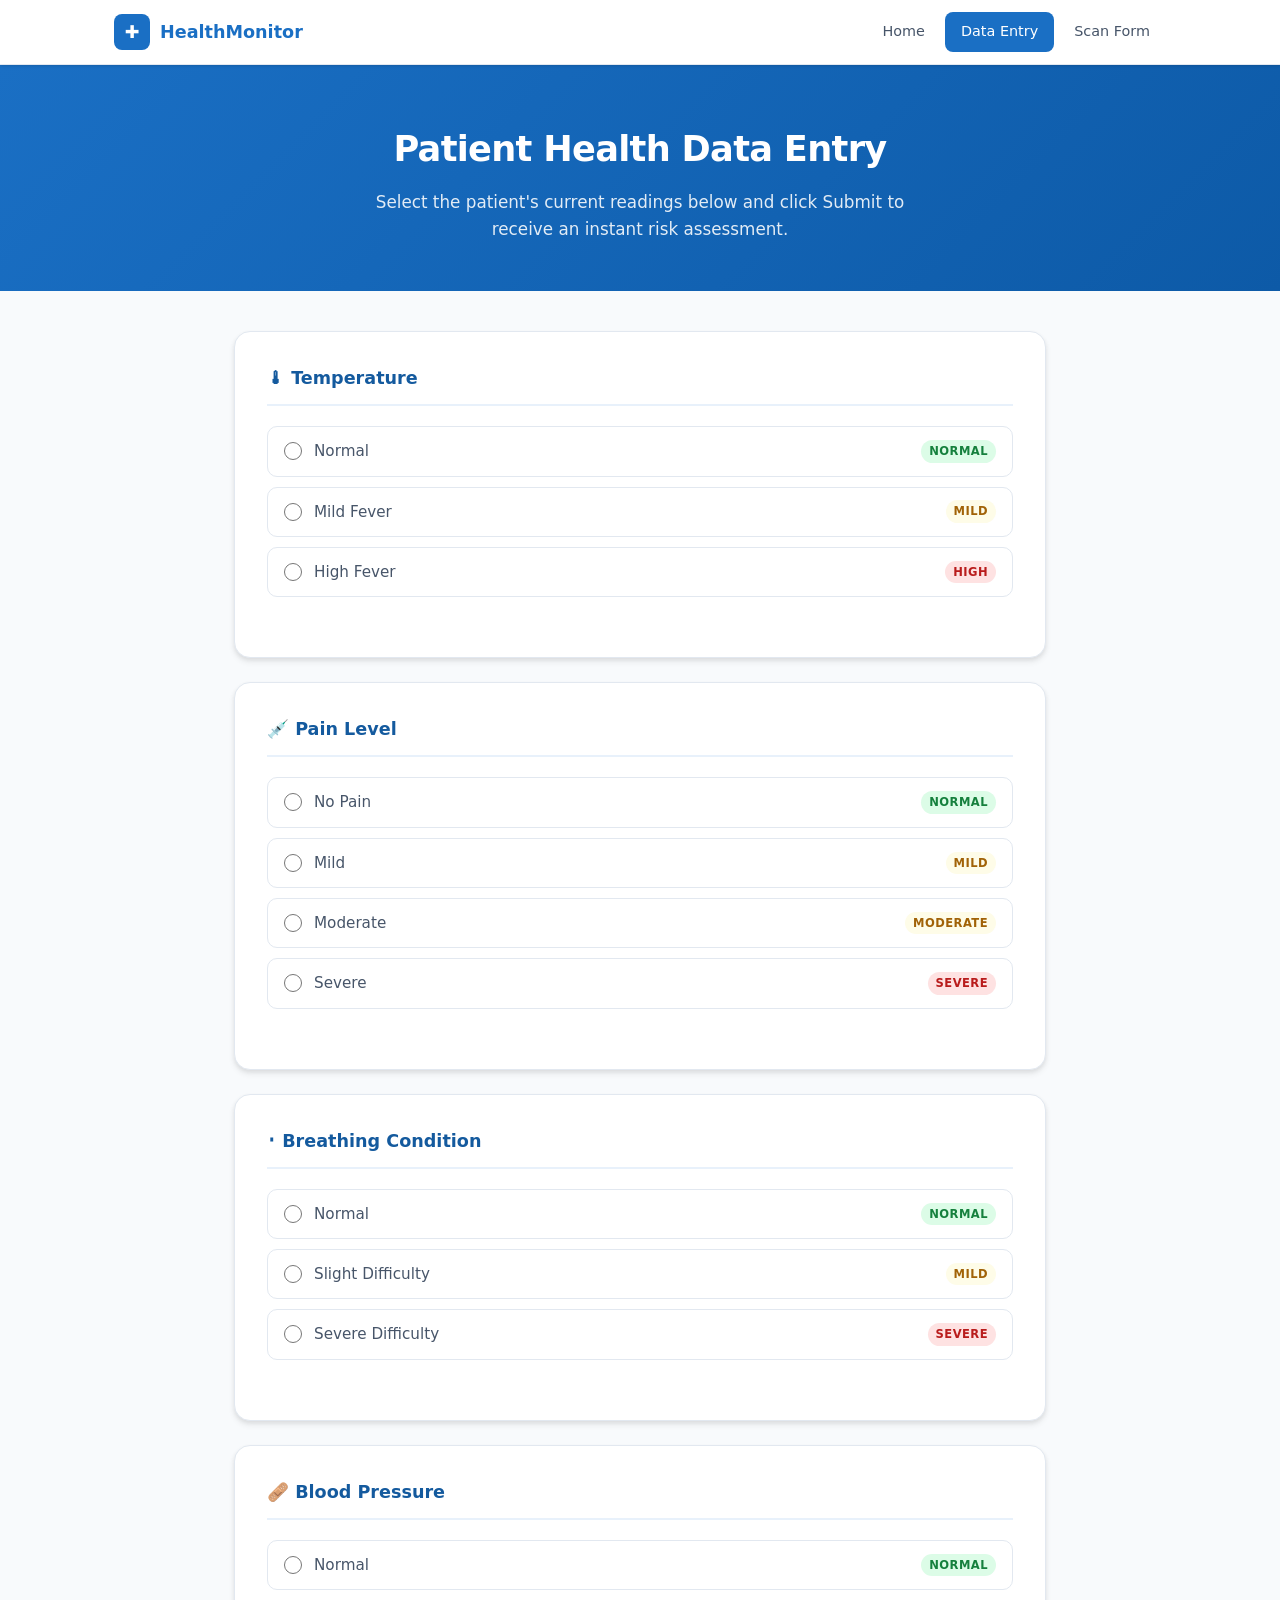
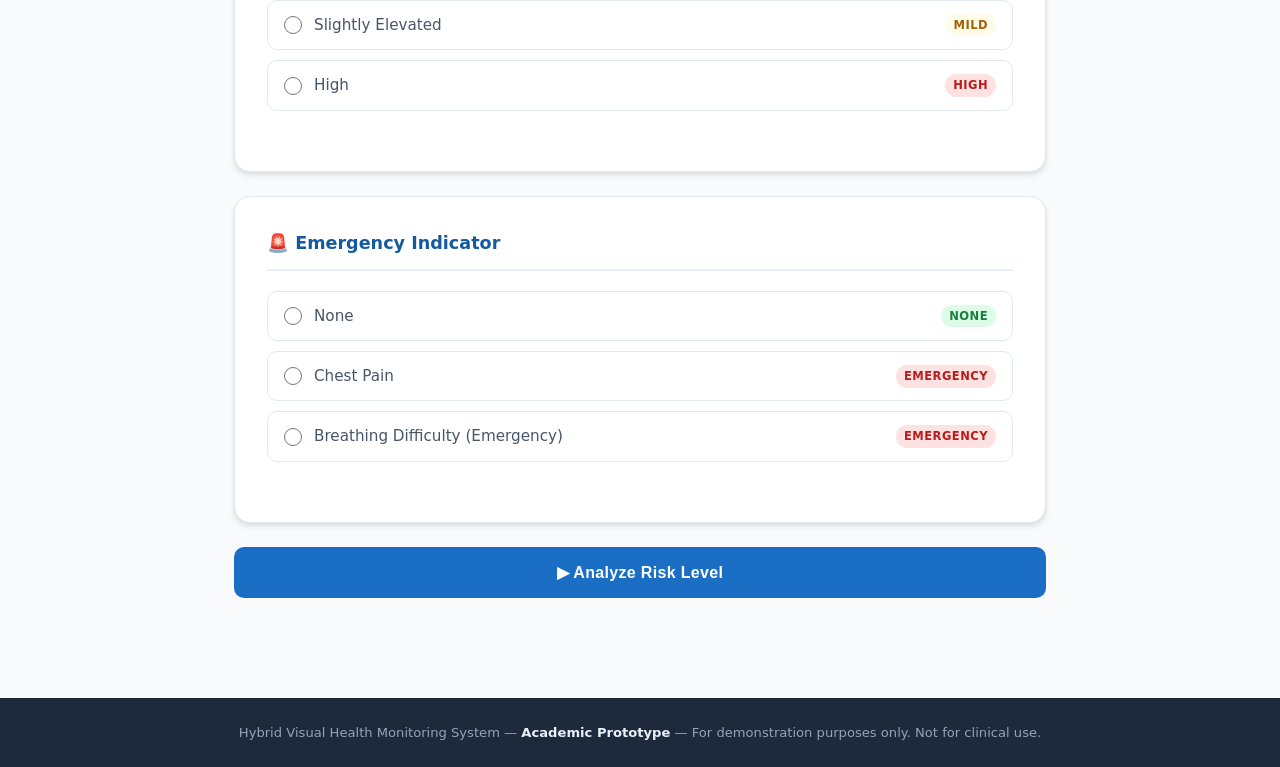
==== form.html @ cf37fe66 "Initial commit" ====
<!DOCTYPE html>
<html lang="en">
<head>
  <meta charset="UTF-8" />
  <meta name="viewport" content="width=device-width, initial-scale=1.0" />
  <title>Data Entry — HealthMonitor</title>
  <link rel="stylesheet" href="style.css" />
</head>
<body>

  <!-- Navigation -->
  <nav>
    <div class="nav-inner">
      <a href="index.html" class="nav-brand">
        <div class="brand-icon">&#10010;</div>
        HealthMonitor
      </a>
      <ul class="nav-links">
        <li><a href="index.html">Home</a></li>
        <li><a href="form.html" class="active">Data Entry</a></li>
        <li><a href="scan.html">Scan Form</a></li>
      </ul>
    </div>
  </nav>

  <!-- Page Header -->
  <div class="page-header">
    <h1>Patient Health Data Entry</h1>
    <p>Select the patient's current readings below and click Submit to receive an instant risk assessment.</p>
  </div>

  <div class="container">

    <!-- Form -->
    <form id="health-form" novalidate>

      <!-- Temperature -->
      <div class="card">
        <div class="card-title">&#127777; Temperature</div>
        <div class="form-section">
          <div class="radio-group">
            <label class="radio-option">
              <input type="radio" name="temperature" value="normal" required />
              <span class="radio-label">Normal</span>
              <span class="radio-badge badge-normal">Normal</span>
            </label>
            <label class="radio-option">
              <input type="radio" name="temperature" value="mild_fever" />
              <span class="radio-label">Mild Fever</span>
              <span class="radio-badge badge-mild">Mild</span>
            </label>
            <label class="radio-option">
              <input type="radio" name="temperature" value="high_fever" />
              <span class="radio-label">High Fever</span>
              <span class="radio-badge badge-high">High</span>
            </label>
          </div>
        </div>
      </div>

      <!-- Pain Level -->
      <div class="card">
        <div class="card-title">&#128137; Pain Level</div>
        <div class="form-section">
          <div class="radio-group">
            <label class="radio-option">
              <input type="radio" name="pain" value="none" required />
              <span class="radio-label">No Pain</span>
              <span class="radio-badge badge-normal">Normal</span>
            </label>
            <label class="radio-option">
              <input type="radio" name="pain" value="mild" />
              <span class="radio-label">Mild</span>
              <span class="radio-badge badge-mild">Mild</span>
            </label>
            <label class="radio-option">
              <input type="radio" name="pain" value="moderate" />
              <span class="radio-label">Moderate</span>
              <span class="radio-badge badge-mild">Moderate</span>
            </label>
            <label class="radio-option">
              <input type="radio" name="pain" value="severe" />
              <span class="radio-label">Severe</span>
              <span class="radio-badge badge-severe">Severe</span>
            </label>
          </div>
        </div>
      </div>

      <!-- Breathing Condition -->
      <div class="card">
        <div class="card-title">&#129183; Breathing Condition</div>
        <div class="form-section">
          <div class="radio-group">
            <label class="radio-option">
              <input type="radio" name="breathing" value="normal" required />
              <span class="radio-label">Normal</span>
              <span class="radio-badge badge-normal">Normal</span>
            </label>
            <label class="radio-option">
              <input type="radio" name="breathing" value="slight" />
              <span class="radio-label">Slight Difficulty</span>
              <span class="radio-badge badge-mild">Mild</span>
            </label>
            <label class="radio-option">
              <input type="radio" name="breathing" value="severe" />
              <span class="radio-label">Severe Difficulty</span>
              <span class="radio-badge badge-severe">Severe</span>
            </label>
          </div>
        </div>
      </div>

      <!-- Blood Pressure -->
      <div class="card">
        <div class="card-title">&#129657; Blood Pressure</div>
        <div class="form-section">
          <div class="radio-group">
            <label class="radio-option">
              <input type="radio" name="bp" value="normal" required />
              <span class="radio-label">Normal</span>
              <span class="radio-badge badge-normal">Normal</span>
            </label>
            <label class="radio-option">
              <input type="radio" name="bp" value="slightly_elevated" />
              <span class="radio-label">Slightly Elevated</span>
              <span class="radio-badge badge-mild">Mild</span>
            </label>
            <label class="radio-option">
              <input type="radio" name="bp" value="high" />
              <span class="radio-label">High</span>
              <span class="radio-badge badge-high">High</span>
            </label>
          </div>
        </div>
      </div>

      <!-- Emergency Indicator -->
      <div class="card">
        <div class="card-title">&#128680; Emergency Indicator</div>
        <div class="form-section">
          <div class="radio-group">
            <label class="radio-option">
              <input type="radio" name="emergency" value="none" required />
              <span class="radio-label">None</span>
              <span class="radio-badge badge-normal">None</span>
            </label>
            <label class="radio-option">
              <input type="radio" name="emergency" value="chest_pain" />
              <span class="radio-label">Chest Pain</span>
              <span class="radio-badge badge-emergency">Emergency</span>
            </label>
            <label class="radio-option">
              <input type="radio" name="emergency" value="breathing_difficulty" />
              <span class="radio-label">Breathing Difficulty (Emergency)</span>
              <span class="radio-badge badge-emergency">Emergency</span>
            </label>
          </div>
        </div>
      </div>

      <!-- Validation message -->
      <p id="validation-msg" style="display:none; color: var(--risk-critical); font-size:0.9rem; margin-bottom:12px; font-weight:600;">
        &#9888; Please select a value for all fields before submitting.
      </p>

      <button type="submit" class="btn-submit">&#9654; Analyze Risk Level</button>
    </form>

    <!-- Output Section -->
    <div id="output-section" style="margin-top:32px;">
      <div class="card-title" style="font-size:1rem; color: var(--gray-800); margin-bottom:16px; border:none; padding:0;">
        &#128203; Risk Assessment Result
      </div>
      <div id="result-card" class="result-card">
        <div class="result-header">
          <div id="result-icon" class="result-icon"></div>
          <div>
            <div class="result-sublabel">Risk Level</div>
            <div id="result-level" class="result-level"></div>
          </div>
        </div>
        <div id="result-message" class="result-message"></div>
        <div id="result-reason" class="result-reason"></div>
      </div>

      <div class="text-center mt-4">
        <button onclick="resetForm()" style="background:none; border: 1.5px solid var(--gray-200); padding: 10px 24px; border-radius: 8px; font-size:0.9rem; font-weight:600; color: var(--gray-600); cursor:pointer; transition: border-color 0.15s, color 0.15s;"
          onmouseover="this.style.borderColor='var(--primary)'; this.style.color='var(--primary)'"
          onmouseout="this.style.borderColor='var(--gray-200)'; this.style.color='var(--gray-600)'">
          &#8635; Assess Another Patient
        </button>
      </div>
    </div>

  </div>

  <footer>
    <p>Hybrid Visual Health Monitoring System &mdash; <span>Academic Prototype</span> &mdash; For demonstration purposes only. Not for clinical use.</p>
  </footer>

  <script src="script.js"></script>
</body>
</html>
---- style.css ----
/* ===== Reset & Base ===== */
*, *::before, *::after {
  box-sizing: border-box;
  margin: 0;
  padding: 0;
}

:root {
  --primary: #1a6fc4;
  --primary-dark: #145a9e;
  --primary-light: #e8f1fb;
  --accent: #0d9488;
  --white: #ffffff;
  --gray-50: #f8fafc;
  --gray-100: #f1f5f9;
  --gray-200: #e2e8f0;
  --gray-400: #94a3b8;
  --gray-600: #475569;
  --gray-800: #1e293b;
  --risk-critical: #dc2626;
  --risk-critical-bg: #fef2f2;
  --risk-critical-border: #fca5a5;
  --risk-high: #ea580c;
  --risk-high-bg: #fff7ed;
  --risk-high-border: #fdba74;
  --risk-moderate: #ca8a04;
  --risk-moderate-bg: #fefce8;
  --risk-moderate-border: #fde047;
  --risk-low: #16a34a;
  --risk-low-bg: #f0fdf4;
  --risk-low-border: #86efac;
  --shadow-sm: 0 1px 3px rgba(0,0,0,.08), 0 1px 2px rgba(0,0,0,.06);
  --shadow-md: 0 4px 6px rgba(0,0,0,.07), 0 2px 4px rgba(0,0,0,.06);
  --shadow-lg: 0 10px 15px rgba(0,0,0,.08), 0 4px 6px rgba(0,0,0,.05);
  --radius: 10px;
  --radius-lg: 16px;
}

body {
  font-family: 'Segoe UI', system-ui, -apple-system, sans-serif;
  background: var(--gray-50);
  color: var(--gray-800);
  line-height: 1.6;
  min-height: 100vh;
}

/* ===== Navigation ===== */
nav {
  background: var(--white);
  border-bottom: 1px solid var(--gray-200);
  box-shadow: var(--shadow-sm);
  position: sticky;
  top: 0;
  z-index: 100;
}

.nav-inner {
  max-width: 1100px;
  margin: 0 auto;
  padding: 0 24px;
  display: flex;
  align-items: center;
  justify-content: space-between;
  height: 64px;
}

.nav-brand {
  display: flex;
  align-items: center;
  gap: 10px;
  text-decoration: none;
  font-weight: 700;
  font-size: 1.1rem;
  color: var(--primary);
}

.nav-brand .brand-icon {
  width: 36px;
  height: 36px;
  background: var(--primary);
  border-radius: 8px;
  display: flex;
  align-items: center;
  justify-content: center;
  color: white;
  font-size: 1.1rem;
}

.nav-links {
  display: flex;
  gap: 4px;
  list-style: none;
}

.nav-links a {
  display: block;
  padding: 8px 16px;
  border-radius: 8px;
  text-decoration: none;
  font-size: 0.9rem;
  font-weight: 500;
  color: var(--gray-600);
  transition: background 0.15s, color 0.15s;
}

.nav-links a:hover {
  background: var(--primary-light);
  color: var(--primary);
}

.nav-links a.active {
  background: var(--primary);
  color: var(--white);
}

/* ===== Page Header ===== */
.page-header {
  background: linear-gradient(135deg, var(--primary) 0%, #0d5aa7 100%);
  color: white;
  padding: 56px 24px 48px;
  text-align: center;
}

.page-header h1 {
  font-size: 2.2rem;
  font-weight: 700;
  margin-bottom: 12px;
  letter-spacing: -0.02em;
}

.page-header p {
  font-size: 1.05rem;
  opacity: 0.88;
  max-width: 560px;
  margin: 0 auto;
}

/* ===== Container ===== */
.container {
  max-width: 860px;
  margin: 0 auto;
  padding: 40px 24px;
}

.container-wide {
  max-width: 1100px;
  margin: 0 auto;
  padding: 40px 24px;
}

/* ===== Card ===== */
.card {
  background: var(--white);
  border: 1px solid var(--gray-200);
  border-radius: var(--radius-lg);
  box-shadow: var(--shadow-md);
  padding: 32px;
  margin-bottom: 24px;
}

.card-title {
  font-size: 1.1rem;
  font-weight: 600;
  color: var(--primary-dark);
  margin-bottom: 20px;
  padding-bottom: 12px;
  border-bottom: 2px solid var(--primary-light);
  display: flex;
  align-items: center;
  gap: 8px;
}

/* ===== Form Elements ===== */
.form-section {
  margin-bottom: 28px;
}

.form-section-label {
  font-size: 0.78rem;
  font-weight: 700;
  text-transform: uppercase;
  letter-spacing: 0.06em;
  color: var(--gray-400);
  margin-bottom: 14px;
}

.radio-group {
  display: flex;
  flex-direction: column;
  gap: 10px;
}

.radio-option {
  display: flex;
  align-items: center;
  gap: 12px;
  padding: 12px 16px;
  border: 1.5px solid var(--gray-200);
  border-radius: var(--radius);
  cursor: pointer;
  transition: border-color 0.15s, background 0.15s;
  user-select: none;
}

.radio-option:hover {
  border-color: var(--primary);
  background: var(--primary-light);
}

.radio-option input[type="radio"] {
  accent-color: var(--primary);
  width: 18px;
  height: 18px;
  flex-shrink: 0;
}

.radio-option input[type="radio"]:checked + .radio-label {
  color: var(--primary-dark);
  font-weight: 600;
}

.radio-option:has(input:checked) {
  border-color: var(--primary);
  background: var(--primary-light);
}

.radio-label {
  font-size: 0.95rem;
  color: var(--gray-600);
}

.radio-badge {
  margin-left: auto;
  font-size: 0.72rem;
  font-weight: 700;
  padding: 2px 8px;
  border-radius: 20px;
  text-transform: uppercase;
  letter-spacing: 0.04em;
}

.badge-normal  { background: #dcfce7; color: #15803d; }
.badge-mild    { background: #fefce8; color: #a16207; }
.badge-high    { background: #fee2e2; color: #b91c1c; }
.badge-severe  { background: #fee2e2; color: #b91c1c; }
.badge-emergency { background: #fee2e2; color: #b91c1c; }

/* ===== Submit Button ===== */
.btn-submit {
  display: block;
  width: 100%;
  padding: 16px;
  background: var(--primary);
  color: white;
  border: none;
  border-radius: var(--radius);
  font-size: 1rem;
  font-weight: 600;
  cursor: pointer;
  transition: background 0.15s, transform 0.1s;
  letter-spacing: 0.02em;
}

.btn-submit:hover {
  background: var(--primary-dark);
  transform: translateY(-1px);
}

.btn-submit:active {
  transform: translateY(0);
}

/* ===== Output / Result ===== */
#output-section {
  display: none;
  animation: slideIn 0.35s ease;
}

@keyframes slideIn {
  from { opacity: 0; transform: translateY(16px); }
  to   { opacity: 1; transform: translateY(0); }
}

.result-card {
  border-radius: var(--radius-lg);
  padding: 32px;
  border: 2px solid;
  margin-top: 8px;
}

.result-card.critical {
  background: var(--risk-critical-bg);
  border-color: var(--risk-critical-border);
}
.result-card.high {
  background: var(--risk-high-bg);
  border-color: var(--risk-high-border);
}
.result-card.moderate {
  background: var(--risk-moderate-bg);
  border-color: var(--risk-moderate-border);
}
.result-card.low {
  background: var(--risk-low-bg);
  border-color: var(--risk-low-border);
}

.result-header {
  display: flex;
  align-items: center;
  gap: 16px;
  margin-bottom: 16px;
}

.result-icon {
  width: 52px;
  height: 52px;
  border-radius: 50%;
  display: flex;
  align-items: center;
  justify-content: center;
  font-size: 1.5rem;
  flex-shrink: 0;
}

.critical .result-icon { background: var(--risk-critical); color: white; }
.high     .result-icon { background: var(--risk-high);     color: white; }
.moderate .result-icon { background: var(--risk-moderate); color: white; }
.low      .result-icon { background: var(--risk-low);      color: white; }

.result-level {
  font-size: 1.6rem;
  font-weight: 800;
  letter-spacing: -0.02em;
}

.critical .result-level { color: var(--risk-critical); }
.high     .result-level { color: var(--risk-high); }
.moderate .result-level { color: var(--risk-moderate); }
.low      .result-level { color: var(--risk-low); }

.result-sublabel {
  font-size: 0.82rem;
  font-weight: 600;
  text-transform: uppercase;
  letter-spacing: 0.06em;
  color: var(--gray-400);
}

.result-message {
  font-size: 1.05rem;
  font-weight: 600;
  color: var(--gray-800);
  margin-bottom: 12px;
}

.result-reason {
  font-size: 0.9rem;
  color: var(--gray-600);
  background: rgba(255,255,255,0.6);
  padding: 10px 14px;
  border-radius: 8px;
}

.result-reason strong {
  color: var(--gray-800);
}

/* ===== Home Page ===== */
.hero {
  background: linear-gradient(135deg, var(--primary) 0%, #0d5aa7 60%, #0d9488 100%);
  color: white;
  padding: 80px 24px 72px;
  text-align: center;
}

.hero-badge {
  display: inline-block;
  background: rgba(255,255,255,0.2);
  border: 1px solid rgba(255,255,255,0.35);
  border-radius: 20px;
  padding: 5px 16px;
  font-size: 0.8rem;
  font-weight: 600;
  letter-spacing: 0.05em;
  text-transform: uppercase;
  margin-bottom: 20px;
}

.hero h1 {
  font-size: 2.6rem;
  font-weight: 800;
  letter-spacing: -0.03em;
  line-height: 1.2;
  margin-bottom: 18px;
  max-width: 700px;
  margin-left: auto;
  margin-right: auto;
}

.hero p {
  font-size: 1.1rem;
  opacity: 0.88;
  max-width: 560px;
  margin: 0 auto 36px;
}

.hero-actions {
  display: flex;
  gap: 12px;
  justify-content: center;
  flex-wrap: wrap;
}

.btn-primary {
  display: inline-flex;
  align-items: center;
  gap: 8px;
  padding: 13px 28px;
  background: white;
  color: var(--primary);
  border-radius: var(--radius);
  font-size: 0.95rem;
  font-weight: 700;
  text-decoration: none;
  transition: transform 0.15s, box-shadow 0.15s;
  box-shadow: 0 4px 14px rgba(0,0,0,0.15);
}

.btn-primary:hover {
  transform: translateY(-2px);
  box-shadow: 0 6px 20px rgba(0,0,0,0.2);
}

.btn-secondary {
  display: inline-flex;
  align-items: center;
  gap: 8px;
  padding: 13px 28px;
  background: rgba(255,255,255,0.15);
  color: white;
  border: 1.5px solid rgba(255,255,255,0.45);
  border-radius: var(--radius);
  font-size: 0.95rem;
  font-weight: 600;
  text-decoration: none;
  transition: background 0.15s;
}

.btn-secondary:hover {
  background: rgba(255,255,255,0.25);
}

/* Feature cards grid */
.features-grid {
  display: grid;
  grid-template-columns: repeat(auto-fit, minmax(240px, 1fr));
  gap: 20px;
  margin-top: 40px;
}

.feature-card {
  background: var(--white);
  border: 1px solid var(--gray-200);
  border-radius: var(--radius-lg);
  padding: 28px 24px;
  box-shadow: var(--shadow-sm);
  transition: box-shadow 0.2s, transform 0.2s;
}

.feature-card:hover {
  box-shadow: var(--shadow-lg);
  transform: translateY(-3px);
}

.feature-icon {
  width: 48px;
  height: 48px;
  background: var(--primary-light);
  border-radius: 12px;
  display: flex;
  align-items: center;
  justify-content: center;
  font-size: 1.4rem;
  margin-bottom: 16px;
}

.feature-card h3 {
  font-size: 1rem;
  font-weight: 700;
  color: var(--gray-800);
  margin-bottom: 8px;
}

.feature-card p {
  font-size: 0.88rem;
  color: var(--gray-600);
  line-height: 1.55;
}

/* Steps */
.steps-grid {
  display: grid;
  grid-template-columns: repeat(auto-fit, minmax(200px, 1fr));
  gap: 24px;
  margin-top: 32px;
}

.step {
  text-align: center;
  padding: 24px 16px;
}

.step-num {
  width: 48px;
  height: 48px;
  background: var(--primary);
  color: white;
  border-radius: 50%;
  display: flex;
  align-items: center;
  justify-content: center;
  font-size: 1.1rem;
  font-weight: 800;
  margin: 0 auto 14px;
}

.step h4 {
  font-size: 0.95rem;
  font-weight: 700;
  margin-bottom: 6px;
}

.step p {
  font-size: 0.85rem;
  color: var(--gray-600);
}

.section-title {
  font-size: 1.5rem;
  font-weight: 700;
  color: var(--gray-800);
  margin-bottom: 8px;
  letter-spacing: -0.02em;
}

.section-sub {
  font-size: 0.95rem;
  color: var(--gray-600);
  margin-bottom: 4px;
}

/* Risk reference table */
.risk-table {
  width: 100%;
  border-collapse: collapse;
  margin-top: 16px;
  font-size: 0.9rem;
}

.risk-table th {
  background: var(--gray-100);
  padding: 10px 14px;
  text-align: left;
  font-size: 0.78rem;
  font-weight: 700;
  text-transform: uppercase;
  letter-spacing: 0.05em;
  color: var(--gray-600);
  border-bottom: 2px solid var(--gray-200);
}

.risk-table td {
  padding: 11px 14px;
  border-bottom: 1px solid var(--gray-100);
  vertical-align: top;
}

.risk-table tr:last-child td {
  border-bottom: none;
}

.risk-pill {
  display: inline-block;
  padding: 3px 12px;
  border-radius: 20px;
  font-size: 0.78rem;
  font-weight: 700;
  text-transform: uppercase;
  letter-spacing: 0.04em;
}

.pill-critical { background: var(--risk-critical-bg); color: var(--risk-critical); border: 1px solid var(--risk-critical-border); }
.pill-high     { background: var(--risk-high-bg);     color: var(--risk-high);     border: 1px solid var(--risk-high-border); }
.pill-moderate { background: var(--risk-moderate-bg); color: var(--risk-moderate); border: 1px solid var(--risk-moderate-border); }
.pill-low      { background: var(--risk-low-bg);      color: var(--risk-low);      border: 1px solid var(--risk-low-border); }

/* ===== Scan Page ===== */
.upload-zone {
  border: 2.5px dashed var(--gray-200);
  border-radius: var(--radius-lg);
  padding: 52px 32px;
  text-align: center;
  cursor: pointer;
  transition: border-color 0.2s, background 0.2s;
  background: var(--gray-50);
}

.upload-zone:hover,
.upload-zone.drag-over {
  border-color: var(--primary);
  background: var(--primary-light);
}

.upload-zone.has-file {
  border-color: var(--accent);
  background: #f0fdfa;
}

.upload-icon {
  font-size: 3rem;
  margin-bottom: 14px;
}

.upload-zone h3 {
  font-size: 1rem;
  font-weight: 600;
  color: var(--gray-800);
  margin-bottom: 6px;
}

.upload-zone p {
  font-size: 0.85rem;
  color: var(--gray-400);
}

#file-input {
  display: none;
}

.btn-upload {
  display: inline-flex;
  align-items: center;
  gap: 8px;
  margin-top: 16px;
  padding: 10px 22px;
  background: var(--primary);
  color: white;
  border: none;
  border-radius: 8px;
  font-size: 0.9rem;
  font-weight: 600;
  cursor: pointer;
  transition: background 0.15s;
}

.btn-upload:hover { background: var(--primary-dark); }

.progress-bar-wrap {
  background: var(--gray-100);
  border-radius: 20px;
  height: 8px;
  margin: 16px 0;
  overflow: hidden;
  display: none;
}

.progress-bar {
  height: 100%;
  background: linear-gradient(90deg, var(--primary), var(--accent));
  border-radius: 20px;
  width: 0%;
  transition: width 0.3s ease;
}

.scan-mock-result {
  display: none;
  animation: slideIn 0.35s ease;
}

/* ===== Footer ===== */
footer {
  background: var(--gray-800);
  color: var(--gray-400);
  text-align: center;
  padding: 24px;
  font-size: 0.82rem;
  margin-top: 60px;
}

footer span {
  color: var(--primary-light);
  font-weight: 600;
}

/* ===== Utilities ===== */
.divider {
  height: 1px;
  background: var(--gray-200);
  margin: 28px 0;
}

.text-center { text-align: center; }
.mt-4  { margin-top: 16px; }
.mt-6  { margin-top: 24px; }
.mt-8  { margin-top: 32px; }
.mb-2  { margin-bottom: 8px; }

/* ===== Responsive ===== */
@media (max-width: 640px) {
  .hero h1 { font-size: 1.8rem; }
  .page-header h1 { font-size: 1.6rem; }
  .card { padding: 20px; }
  .result-card { padding: 20px; }
  .nav-links a { padding: 8px 10px; font-size: 0.82rem; }
}
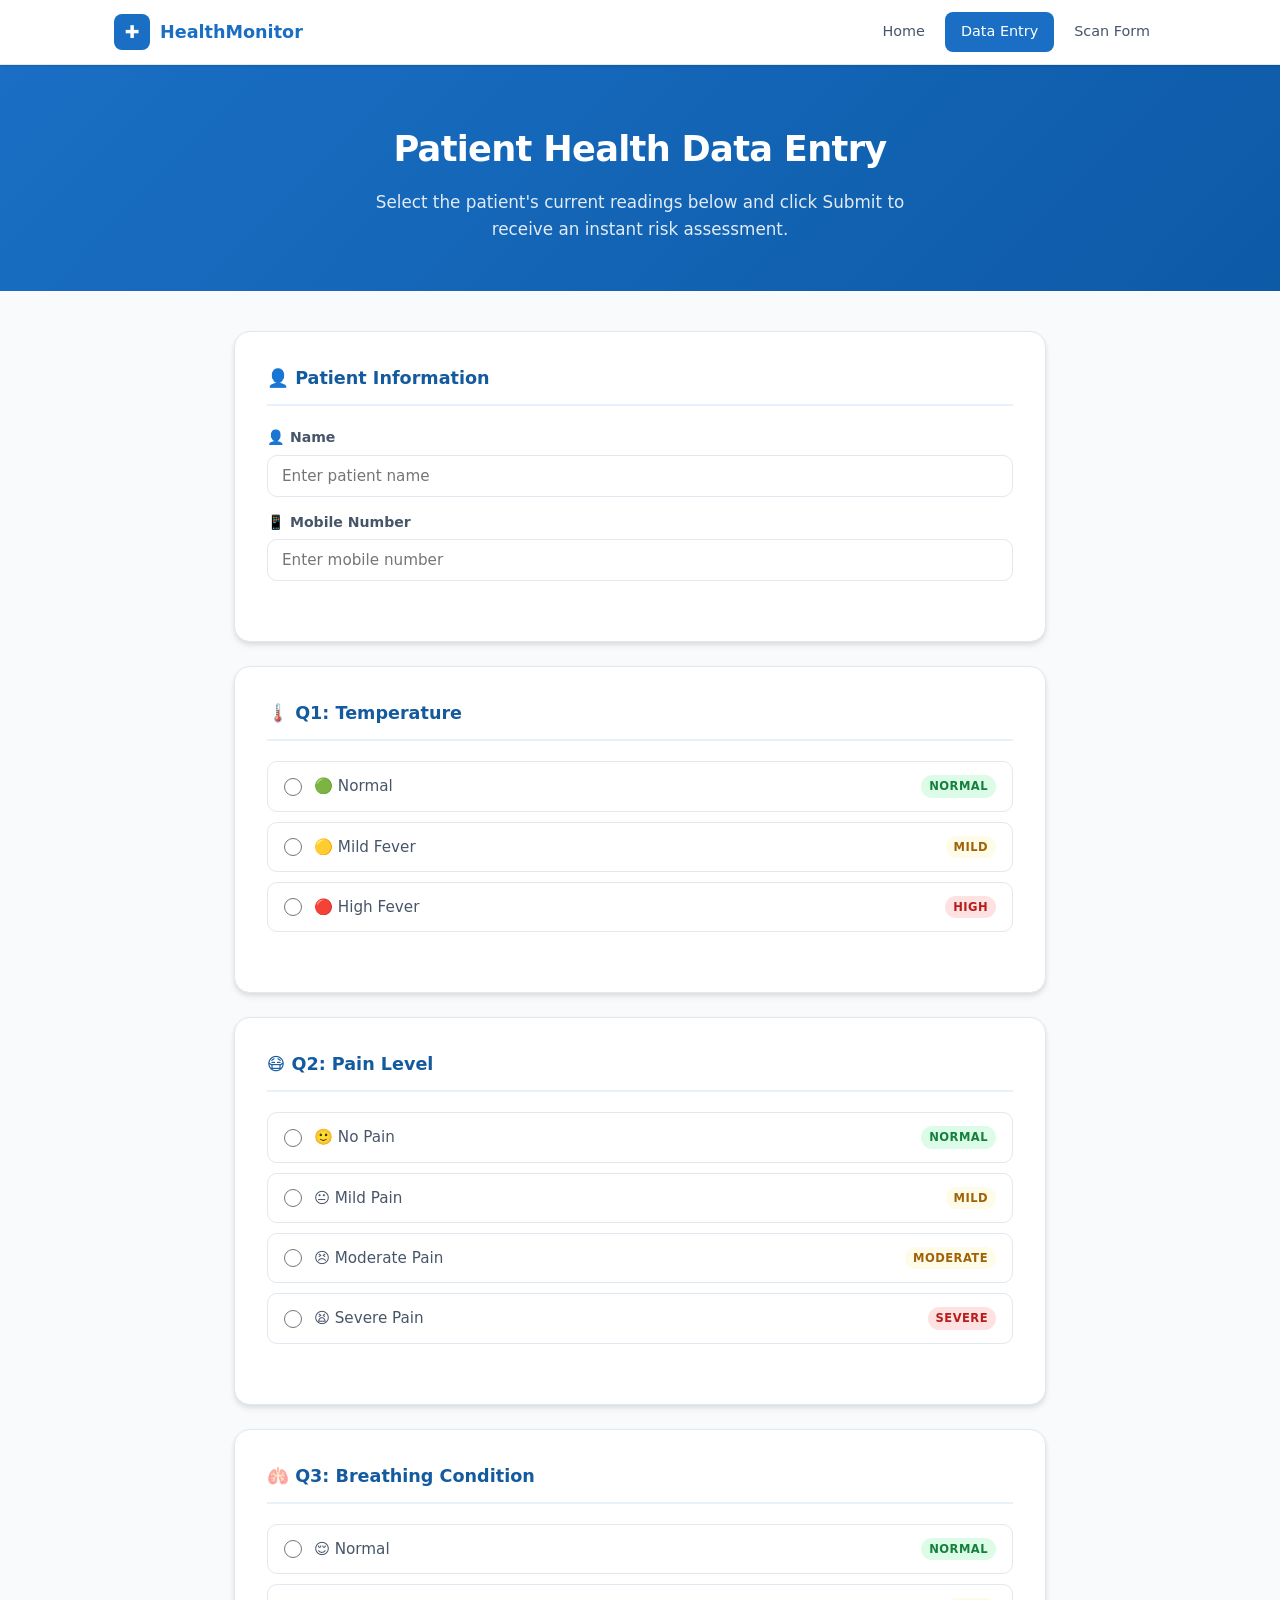
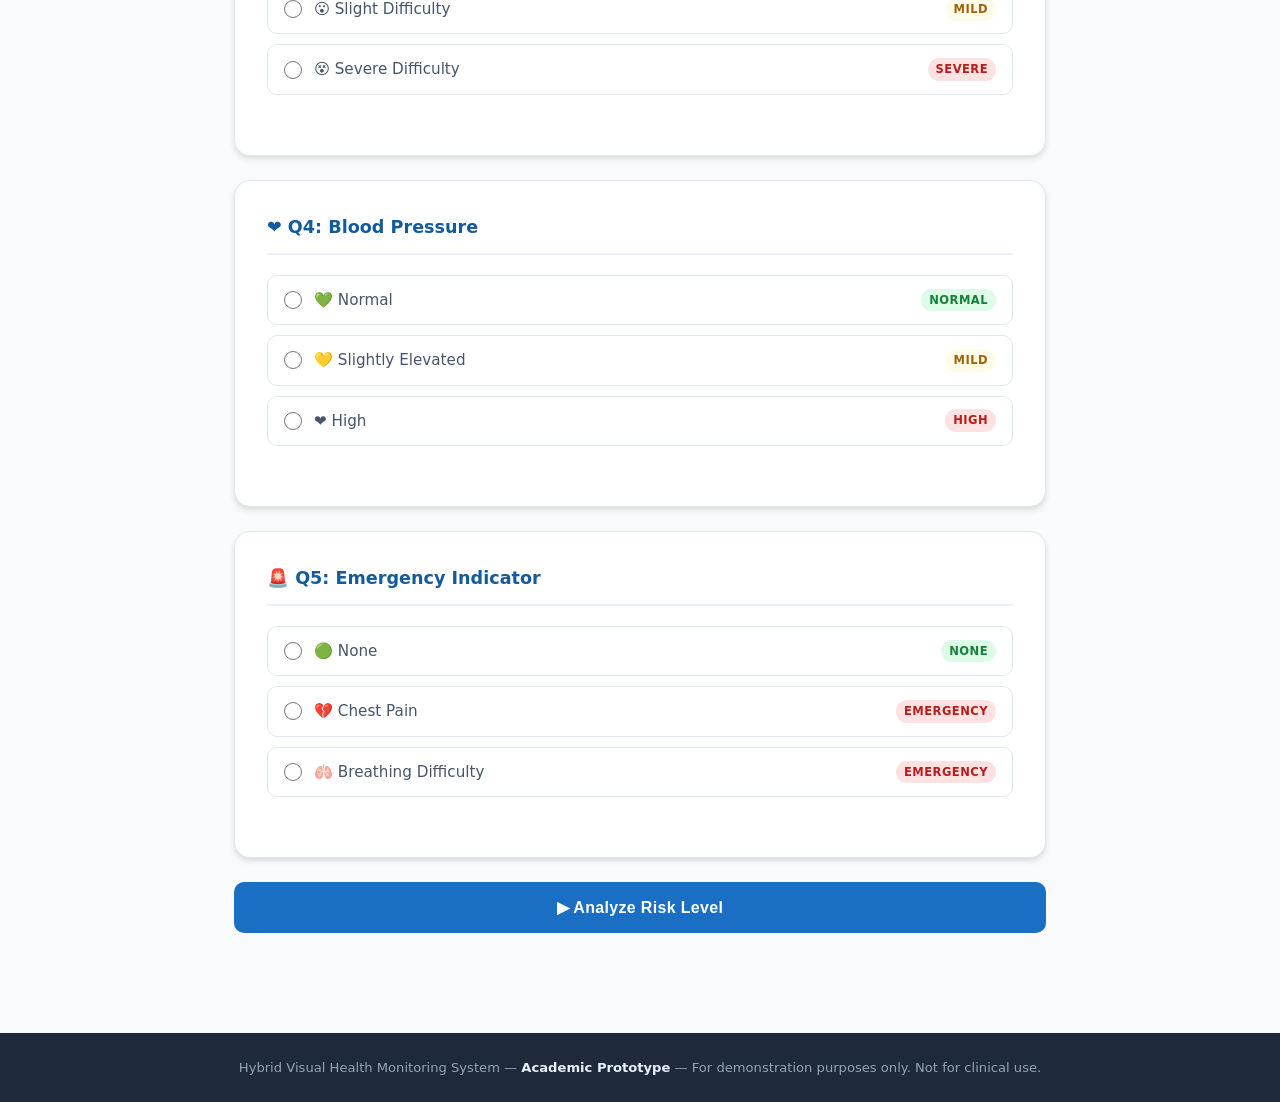
==== commit 6ab30943: "Add patient name/mobile fields and emoji labels to form" ====
--- a/form.html
+++ b/form.html
@@ -34,24 +34,39 @@
     <!-- Form -->
     <form id="health-form" novalidate>
 
+      <!-- Patient Info -->
+      <div class="card">
+        <div class="card-title">👤 Patient Information</div>
+        <div class="form-section">
+          <div class="input-group">
+            <label class="input-label" for="patient-name">👤 Name</label>
+            <input type="text" id="patient-name" name="patient_name" placeholder="Enter patient name" class="text-input" required />
+          </div>
+          <div class="input-group" style="margin-top:14px;">
+            <label class="input-label" for="patient-mobile">📱 Mobile Number</label>
+            <input type="tel" id="patient-mobile" name="patient_mobile" placeholder="Enter mobile number" class="text-input" required />
+          </div>
+        </div>
+      </div>
+
       <!-- Temperature -->
       <div class="card">
-        <div class="card-title">&#127777; Temperature</div>
+        <div class="card-title">🌡️ Q1: Temperature</div>
         <div class="form-section">
           <div class="radio-group">
             <label class="radio-option">
               <input type="radio" name="temperature" value="normal" required />
-              <span class="radio-label">Normal</span>
+              <span class="radio-label">🟢 Normal</span>
               <span class="radio-badge badge-normal">Normal</span>
             </label>
             <label class="radio-option">
               <input type="radio" name="temperature" value="mild_fever" />
-              <span class="radio-label">Mild Fever</span>
+              <span class="radio-label">🟡 Mild Fever</span>
               <span class="radio-badge badge-mild">Mild</span>
             </label>
             <label class="radio-option">
               <input type="radio" name="temperature" value="high_fever" />
-              <span class="radio-label">High Fever</span>
+              <span class="radio-label">🔴 High Fever</span>
               <span class="radio-badge badge-high">High</span>
             </label>
           </div>
@@ -60,27 +75,27 @@
 
       <!-- Pain Level -->
       <div class="card">
-        <div class="card-title">&#128137; Pain Level</div>
+        <div class="card-title">😷 Q2: Pain Level</div>
         <div class="form-section">
           <div class="radio-group">
             <label class="radio-option">
               <input type="radio" name="pain" value="none" required />
-              <span class="radio-label">No Pain</span>
+              <span class="radio-label">🙂 No Pain</span>
               <span class="radio-badge badge-normal">Normal</span>
             </label>
             <label class="radio-option">
               <input type="radio" name="pain" value="mild" />
-              <span class="radio-label">Mild</span>
+              <span class="radio-label">😐 Mild Pain</span>
               <span class="radio-badge badge-mild">Mild</span>
             </label>
             <label class="radio-option">
               <input type="radio" name="pain" value="moderate" />
-              <span class="radio-label">Moderate</span>
+              <span class="radio-label">😣 Moderate Pain</span>
               <span class="radio-badge badge-mild">Moderate</span>
             </label>
             <label class="radio-option">
               <input type="radio" name="pain" value="severe" />
-              <span class="radio-label">Severe</span>
+              <span class="radio-label">😫 Severe Pain</span>
               <span class="radio-badge badge-severe">Severe</span>
             </label>
           </div>
@@ -89,22 +104,22 @@
 
       <!-- Breathing Condition -->
       <div class="card">
-        <div class="card-title">&#129183; Breathing Condition</div>
+        <div class="card-title">🫁 Q3: Breathing Condition</div>
         <div class="form-section">
           <div class="radio-group">
             <label class="radio-option">
               <input type="radio" name="breathing" value="normal" required />
-              <span class="radio-label">Normal</span>
+              <span class="radio-label">😌 Normal</span>
               <span class="radio-badge badge-normal">Normal</span>
             </label>
             <label class="radio-option">
               <input type="radio" name="breathing" value="slight" />
-              <span class="radio-label">Slight Difficulty</span>
+              <span class="radio-label">😮 Slight Difficulty</span>
               <span class="radio-badge badge-mild">Mild</span>
             </label>
             <label class="radio-option">
               <input type="radio" name="breathing" value="severe" />
-              <span class="radio-label">Severe Difficulty</span>
+              <span class="radio-label">😵 Severe Difficulty</span>
               <span class="radio-badge badge-severe">Severe</span>
             </label>
           </div>
@@ -113,22 +128,22 @@
 
       <!-- Blood Pressure -->
       <div class="card">
-        <div class="card-title">&#129657; Blood Pressure</div>
+        <div class="card-title">❤️ Q4: Blood Pressure</div>
         <div class="form-section">
           <div class="radio-group">
             <label class="radio-option">
               <input type="radio" name="bp" value="normal" required />
-              <span class="radio-label">Normal</span>
+              <span class="radio-label">💚 Normal</span>
               <span class="radio-badge badge-normal">Normal</span>
             </label>
             <label class="radio-option">
               <input type="radio" name="bp" value="slightly_elevated" />
-              <span class="radio-label">Slightly Elevated</span>
+              <span class="radio-label">💛 Slightly Elevated</span>
               <span class="radio-badge badge-mild">Mild</span>
             </label>
             <label class="radio-option">
               <input type="radio" name="bp" value="high" />
-              <span class="radio-label">High</span>
+              <span class="radio-label">❤️ High</span>
               <span class="radio-badge badge-high">High</span>
             </label>
           </div>
@@ -137,22 +152,22 @@
 
       <!-- Emergency Indicator -->
       <div class="card">
-        <div class="card-title">&#128680; Emergency Indicator</div>
+        <div class="card-title">🚨 Q5: Emergency Indicator</div>
         <div class="form-section">
           <div class="radio-group">
             <label class="radio-option">
               <input type="radio" name="emergency" value="none" required />
-              <span class="radio-label">None</span>
+              <span class="radio-label">🟢 None</span>
               <span class="radio-badge badge-normal">None</span>
             </label>
             <label class="radio-option">
               <input type="radio" name="emergency" value="chest_pain" />
-              <span class="radio-label">Chest Pain</span>
+              <span class="radio-label">💔 Chest Pain</span>
               <span class="radio-badge badge-emergency">Emergency</span>
             </label>
             <label class="radio-option">
               <input type="radio" name="emergency" value="breathing_difficulty" />
-              <span class="radio-label">Breathing Difficulty (Emergency)</span>
+              <span class="radio-label">🫁 Breathing Difficulty</span>
               <span class="radio-badge badge-emergency">Emergency</span>
             </label>
           </div>
--- a/style.css
+++ b/style.css
@@ -245,6 +245,35 @@
 .badge-severe  { background: #fee2e2; color: #b91c1c; }
 .badge-emergency { background: #fee2e2; color: #b91c1c; }
 
+/* ===== Text Inputs ===== */
+.input-group {
+  display: flex;
+  flex-direction: column;
+  gap: 6px;
+}
+
+.input-label {
+  font-size: 0.88rem;
+  font-weight: 600;
+  color: var(--gray-600);
+}
+
+.text-input {
+  padding: 11px 14px;
+  border: 1.5px solid var(--gray-200);
+  border-radius: var(--radius);
+  font-size: 0.95rem;
+  color: var(--gray-800);
+  outline: none;
+  transition: border-color 0.15s;
+  font-family: inherit;
+}
+
+.text-input:focus {
+  border-color: var(--primary);
+  background: var(--primary-light);
+}
+
 /* ===== Submit Button ===== */
 .btn-submit {
   display: block;
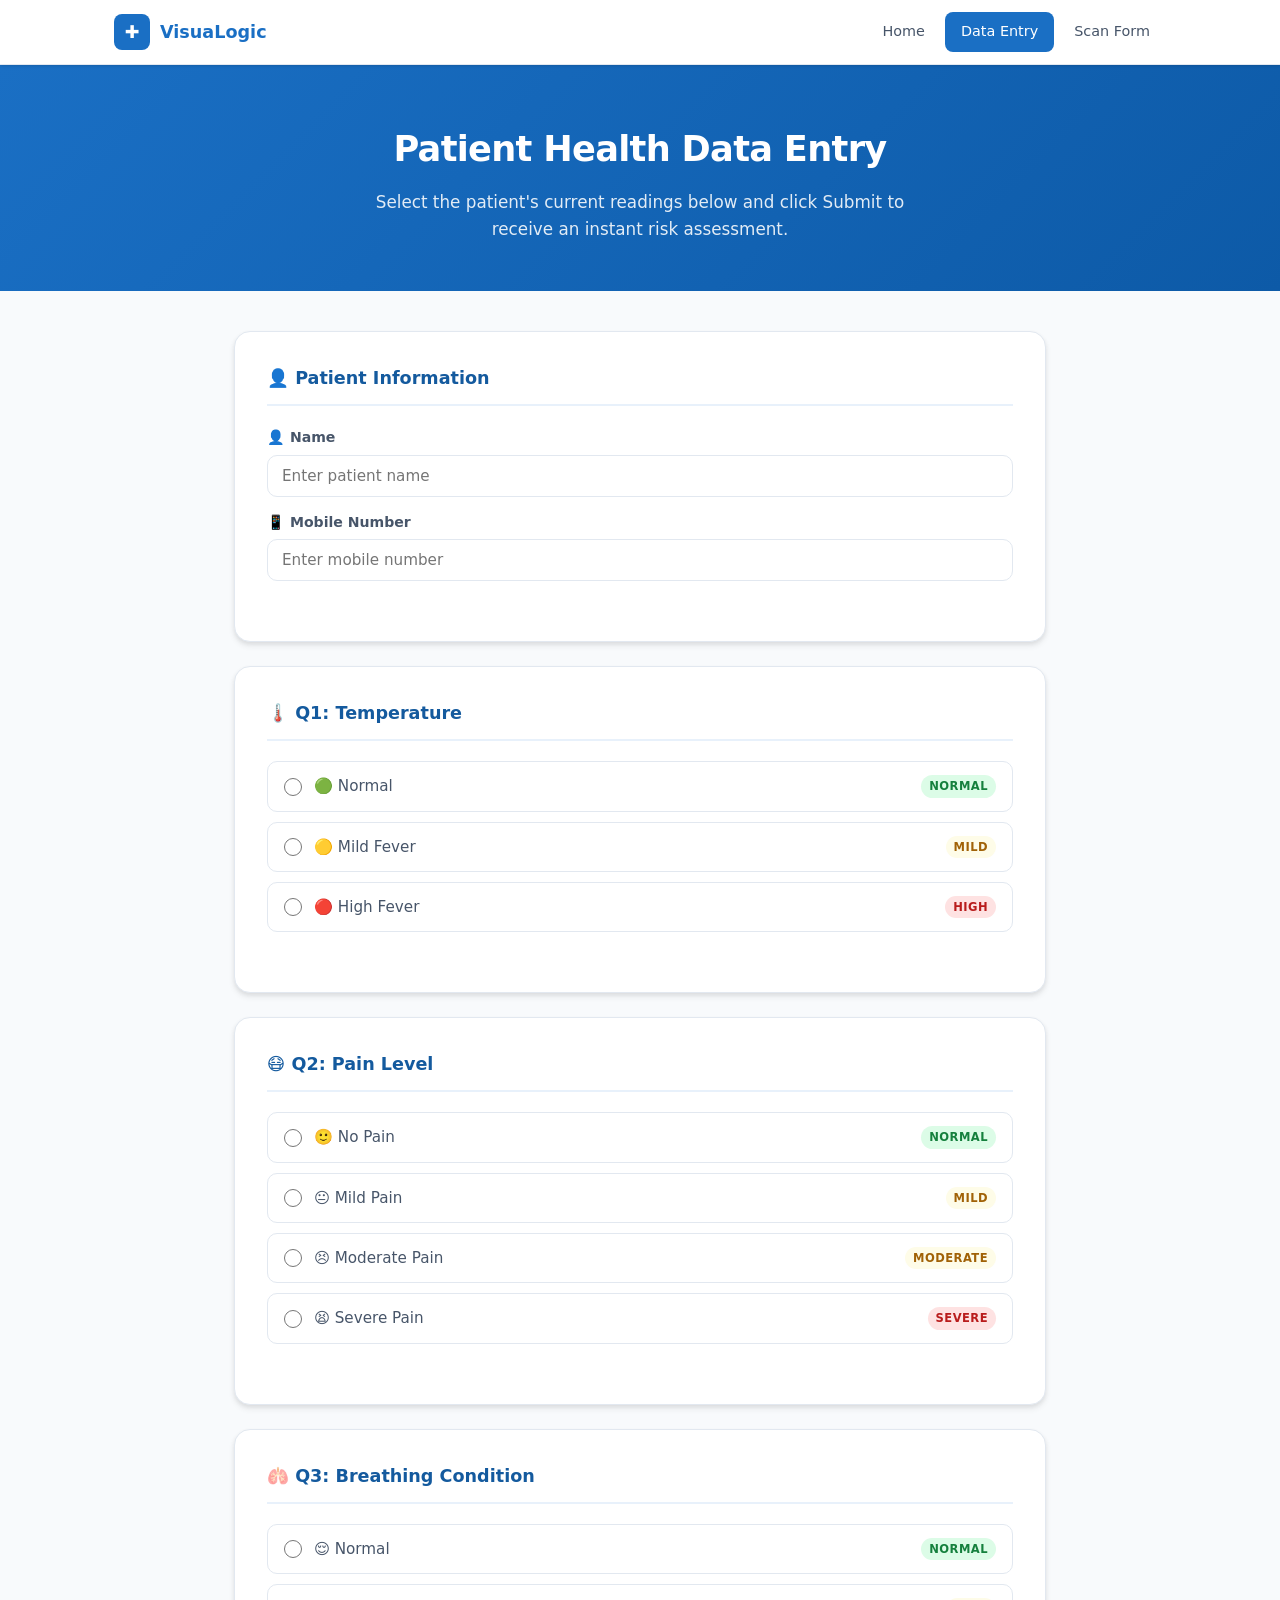
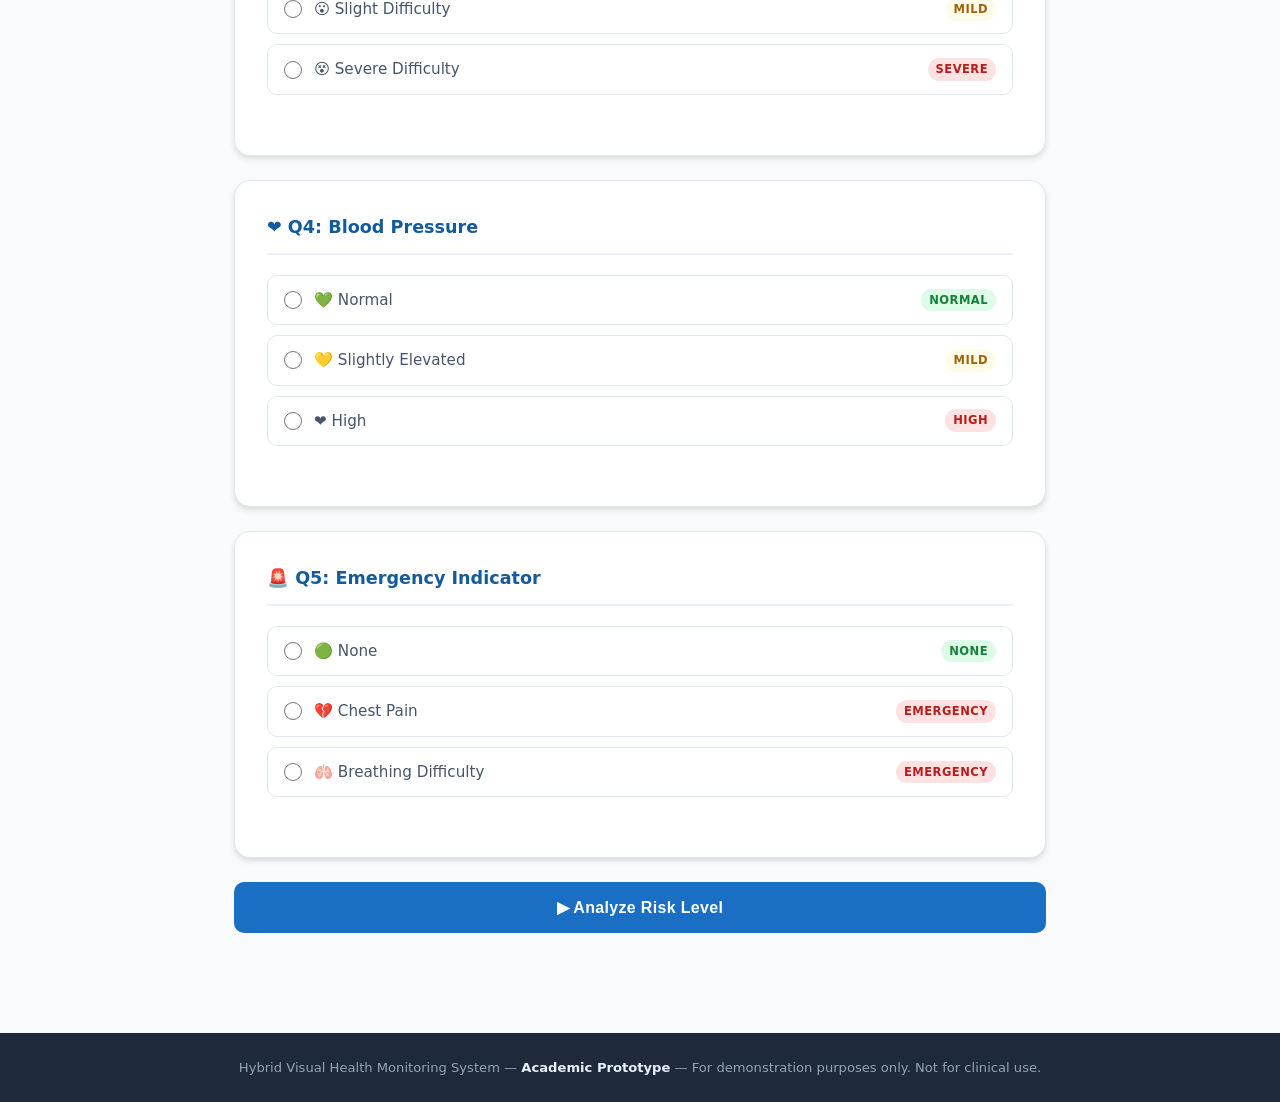
==== commit c182000c: "Rebrand to VisuaLogic, update hero description" ====
--- a/form.html
+++ b/form.html
@@ -3,7 +3,7 @@
 <head>
   <meta charset="UTF-8" />
   <meta name="viewport" content="width=device-width, initial-scale=1.0" />
-  <title>Data Entry — HealthMonitor</title>
+  <title>Data Entry — VisuaLogic</title>
   <link rel="stylesheet" href="style.css" />
 </head>
 <body>
@@ -13,7 +13,7 @@
     <div class="nav-inner">
       <a href="index.html" class="nav-brand">
         <div class="brand-icon">&#10010;</div>
-        HealthMonitor
+        VisuaLogic
       </a>
       <ul class="nav-links">
         <li><a href="index.html">Home</a></li>
